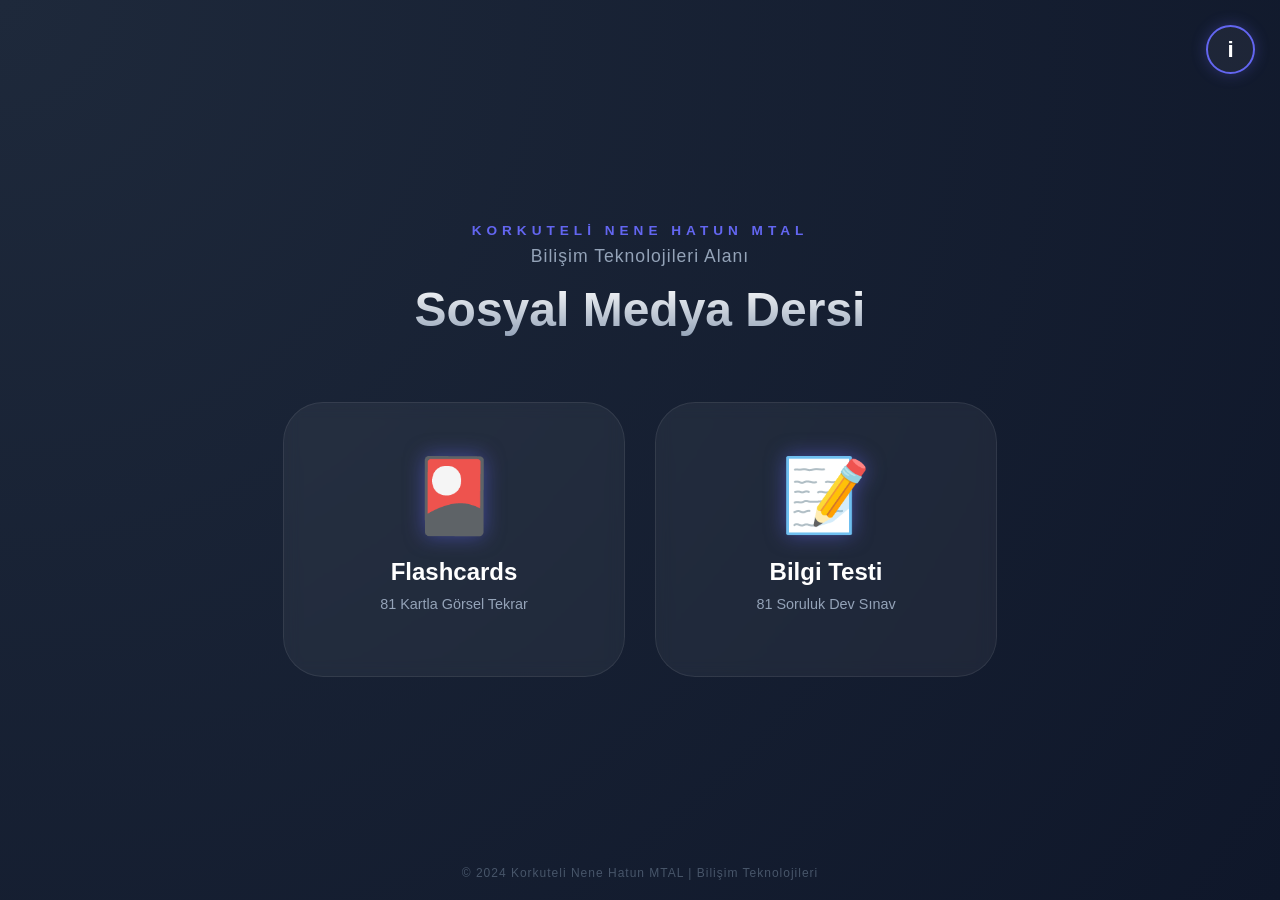
==== index.html @ 3174497f "Add files via upload" ====
<!DOCTYPE html>
<html lang="tr">
<head>
    <meta charset="UTF-8">
    <meta name="viewport" content="width=device-width, initial-scale=1.0">
    
    <title>Fatih PATIR | Sosyal Medya Dersi Portalı - Nene Hatun MTAL</title>
    <meta name="description" content="Korkuteli Nene Hatun MTAL Bilişim Teknolojileri Öğretmeni Fatih PATIR tarafından hazırlanan, 81 kartlık Sosyal Medya Dersi çalışma portalı ve interaktif test sistemi.">
    <meta name="keywords" content="Fatih Patir, Sosyal Medya Dersi, Nene Hatun MTAL, Bilişim Teknolojileri, Sosyal Medya Çalışma Soruları, Flashcards, Eğitim Portalı">
    <meta name="author" content="Fatih PATIR">
    <link rel="canonical" href="https://fatihpatir.github.io/web/" />

    <meta property="og:title" content="Fatih PATIR - Sosyal Medya Dersi Portalı">
    <meta property="og:description" content="81 kart ve dev test ile Sosyal Medya dersine etkileşimli hazırlık!">
    <meta property="og:type" content="website">
    <meta property="og:url" content="https://fatihpatir.github.io/web/">
    
    <style>
        :root {
            --bg: #0f172a;
            --primary: #6366f1;
            --secondary: #a855f7;
            --card-bg: rgba(255, 255, 255, 0.05);
            --modal-bg: #1e293b;
        }

        body {
            font-family: 'Inter', sans-serif;
            background: radial-gradient(circle at top left, #1e293b, #0f172a);
            color: white;
            margin: 0;
            display: flex;
            flex-direction: column;
            align-items: center;
            justify-content: center;
            min-height: 100vh;
            overflow: hidden;
        }

        /* Bilgi Butonu */
        .info-btn {
            position: fixed; top: 25px; right: 25px; width: 45px; height: 45px;
            background: var(--card-bg); border: 2px solid var(--primary);
            border-radius: 50%; display: flex; align-items: center; justify-content: center;
            cursor: pointer; font-weight: bold; font-size: 1.4rem; transition: 0.3s; z-index: 100;
            box-shadow: 0 0 15px rgba(99, 102, 241, 0.3);
        }
        .info-btn:hover { background: var(--primary); transform: rotate(15deg) scale(1.1); }

        /* Modal Tasarımı */
        .modal-overlay {
            position: fixed; top: 0; left: 0; width: 100%; height: 100%;
            background: rgba(0,0,0,0.85); backdrop-filter: blur(12px);
            display: none; align-items: center; justify-content: center; z-index: 1000;
        }

        .modal-content {
            background: var(--modal-bg); padding: 40px; border-radius: 35px;
            max-width: 600px; width: 92%; border: 1px solid rgba(255,255,255,0.1);
            position: relative; box-shadow: 0 30px 60px rgba(0,0,0,0.7);
            max-height: 85vh; overflow-y: auto;
        }

        .modal-close { position: absolute; top: 20px; right: 25px; cursor: pointer; font-size: 2.2rem; color: #94a3b8; }

        .install-box {
            background: rgba(255,255,255,0.03); border-radius: 20px;
            padding: 18px; margin-bottom: 18px; border-left: 5px solid var(--primary);
        }

        .install-box h4 { margin: 0 0 10px 0; display: flex; align-items: center; gap: 10px; color: var(--secondary); font-size: 1.1rem; }

        /* Başlık Alanı */
        header { text-align: center; margin-bottom: 50px; padding: 0 20px; }
        .school-name { font-size: 0.85rem; letter-spacing: 5px; color: var(--primary); text-transform: uppercase; font-weight: 600; margin-bottom: 8px; }
        .department-name { font-size: 1.1rem; color: #94a3b8; font-weight: 400; letter-spacing: 1px; }
        .course-name { font-size: 3rem; margin: 15px 0; font-weight: 900; background: linear-gradient(to bottom, #fff, #94a3b8); -webkit-background-clip: text; -webkit-text-fill-color: transparent; }

        /* Menü */
        .menu-container { display: flex; gap: 30px; flex-wrap: wrap; justify-content: center; width: 100%; }
        .menu-item {
            background: var(--card-bg); border: 1px solid rgba(255, 255, 255, 0.08);
            border-radius: 40px; padding: 50px 30px; width: 280px; text-align: center;
            text-decoration: none; color: white; transition: 0.4s cubic-bezier(0.175, 0.885, 0.32, 1.275); backdrop-filter: blur(8px);
        }
        .menu-item:hover { transform: translateY(-20px); border-color: var(--primary); background: rgba(255,255,255,0.1); box-shadow: 0 20px 40px rgba(0,0,0,0.4); }
        .icon { font-size: 4.5rem; margin-bottom: 20px; display: block; filter: drop-shadow(0 0 10px rgba(99, 102, 241, 0.5)); }

        /* İmza Alanı */
        .designer-credit {
            margin-top: 30px; padding-top: 25px; border-top: 1px solid rgba(255,255,255,0.1);
            text-align: center;
        }
        .designer-title { font-size: 0.8rem; color: #94a3b8; text-transform: uppercase; letter-spacing: 2px; }
        .designer-link {
            color: #fff; text-decoration: none; font-weight: 800; font-size: 1.4rem;
            display: inline-block; margin-top: 8px; transition: 0.3s;
        }
        .designer-link:hover { color: var(--primary); transform: scale(1.05); }
        .designer-sub { font-size: 0.9rem; color: var(--secondary); margin-top: 5px; font-weight: 500; }

        footer { position: fixed; bottom: 20px; font-size: 0.75rem; color: #475569; letter-spacing: 1px; }

        ol { padding-left: 20px; margin: 0; font-size: 0.9rem; color: #cbd5e1; line-height: 1.6; }
        li { margin-bottom: 6px; }

        @media (max-width: 600px) {
            .course-name { font-size: 2rem; }
            .menu-item { width: 85%; padding: 35px 20px; }
        }
    </style>
</head>
<body>

    <div class="info-btn" onclick="toggleModal(true)">i</div>

    <div class="modal-overlay" id="modal">
        <div class="modal-content">
            <span class="modal-close" onclick="toggleModal(false)">&times;</span>
            <h2 style="margin-top:0; color: #fff; font-size: 1.8rem;">Sistem Rehberi</h2>
            <p style="color: #94a3b8; font-size: 0.95rem; margin-bottom: 30px;">
                Bu uygulama, öğrencilerin Sosyal Medya dersi konularını daha hızlı ve kalıcı öğrenmesi için tasarlanmıştır.
            </p>
            
            <div class="install-box">
                <h4>📱 iPhone (Safari)</h4>
                <ol>
                    <li>Paylaş simgesine dokunun.</li>
                    <li><b>"Ana Ekrana Ekle"</b> seçeneğini seçin.</li>
                </ol>
            </div>

            <div class="install-box">
                <h4>🤖 Android (Chrome)</h4>
                <ol>
                    <li>Sağ üstteki <b>üç noktaya (⋮)</b> basın.</li>
                    <li><b>"Uygulamayı Yükle"</b> butonuna dokunun.</li>
                </ol>
            </div>

            <div class="designer-credit">
                <div class="designer-title">Tasarım & Yazılım</div>
                <a href="https://fatihpatir.github.io/web" target="_blank" class="designer-link">Fatih PATIR</a>
                <div class="designer-sub">Bilişim Teknolojileri Öğretmeni</div>
            </div>
        </div>
    </div>

    <header>
        <div class="school-name">Korkuteli Nene Hatun MTAL</div>
        <div class="department-name">Bilişim Teknolojileri Alanı</div>
        <h1 class="course-name">Sosyal Medya Dersi</h1>
    </header>

    <div class="menu-container">
        <a href="flashcard.html" class="menu-item">
            <span class="icon">🎴</span>
            <h3 style="font-size: 1.5rem; margin: 0;">Flashcards</h3>
            <p style="color: #94a3b8; font-size: 0.9rem; margin-top: 10px;">81 Kartla Görsel Tekrar</p>
        </a>

        <a href="test.html" class="menu-item">
            <span class="icon">📝</span>
            <h3 style="font-size: 1.5rem; margin: 0;">Bilgi Testi</h3>
            <p style="color: #94a3b8; font-size: 0.9rem; margin-top: 10px;">81 Soruluk Dev Sınav</p>
        </a>
    </div>

    <footer>&copy; 2024 Korkuteli Nene Hatun MTAL | Bilişim Teknolojileri</footer>

    <script>
        function toggleModal(show) {
            document.getElementById('modal').style.display = show ? 'flex' : 'none';
        }
        window.onclick = function(e) {
            if (e.target == document.getElementById('modal')) toggleModal(false);
        }
    </script>
</body>
</html>
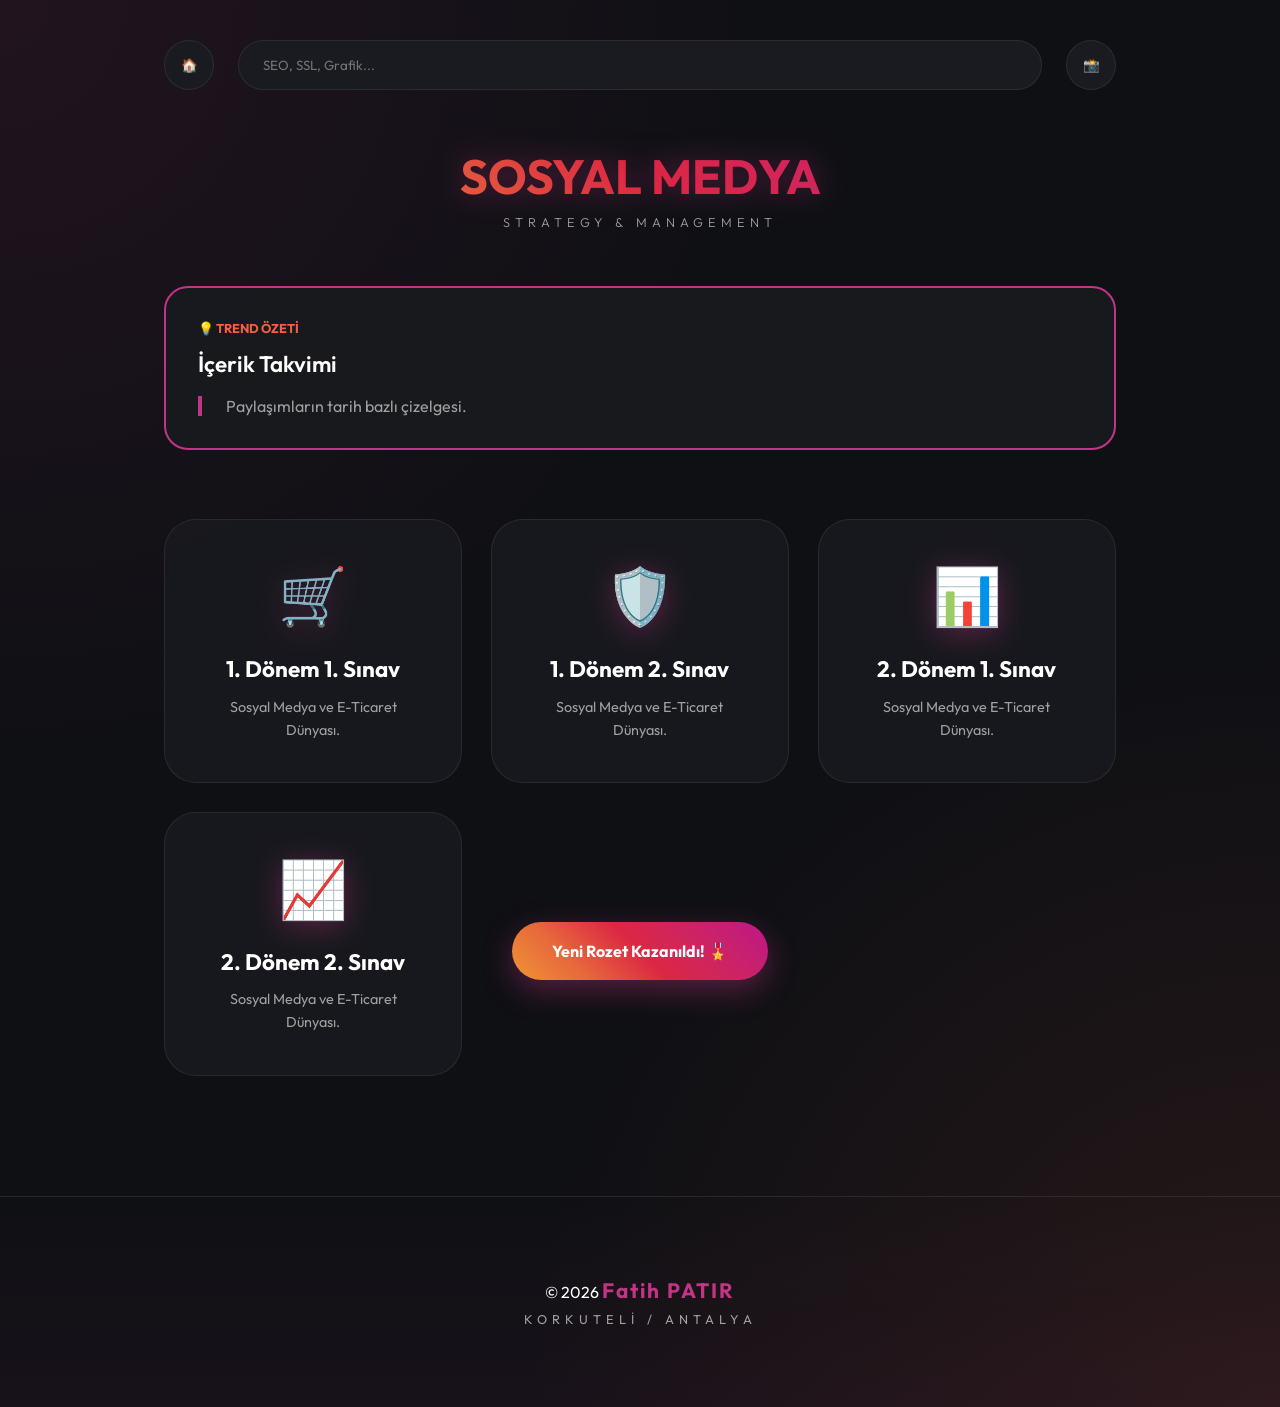
==== commit 1e866140: "Add files via upload" ====
--- a/index.html
+++ b/index.html
@@ -1,180 +1,124 @@
-<!DOCTYPE html>
-<html lang="tr">
-<head>
-    <meta charset="UTF-8">
-    <meta name="viewport" content="width=device-width, initial-scale=1.0">
-    
-    <title>Fatih PATIR | Sosyal Medya Dersi Portalı - Nene Hatun MTAL</title>
-    <meta name="description" content="Korkuteli Nene Hatun MTAL Bilişim Teknolojileri Öğretmeni Fatih PATIR tarafından hazırlanan, 81 kartlık Sosyal Medya Dersi çalışma portalı ve interaktif test sistemi.">
-    <meta name="keywords" content="Fatih Patir, Sosyal Medya Dersi, Nene Hatun MTAL, Bilişim Teknolojileri, Sosyal Medya Çalışma Soruları, Flashcards, Eğitim Portalı">
-    <meta name="author" content="Fatih PATIR">
-    <link rel="canonical" href="https://fatihpatir.github.io/web/" />
-
-    <meta property="og:title" content="Fatih PATIR - Sosyal Medya Dersi Portalı">
-    <meta property="og:description" content="81 kart ve dev test ile Sosyal Medya dersine etkileşimli hazırlık!">
-    <meta property="og:type" content="website">
-    <meta property="og:url" content="https://fatihpatir.github.io/web/">
-    
-    <style>
-        :root {
-            --bg: #0f172a;
-            --primary: #6366f1;
-            --secondary: #a855f7;
-            --card-bg: rgba(255, 255, 255, 0.05);
-            --modal-bg: #1e293b;
-        }
-
-        body {
-            font-family: 'Inter', sans-serif;
-            background: radial-gradient(circle at top left, #1e293b, #0f172a);
-            color: white;
-            margin: 0;
-            display: flex;
-            flex-direction: column;
-            align-items: center;
-            justify-content: center;
-            min-height: 100vh;
-            overflow: hidden;
-        }
-
-        /* Bilgi Butonu */
-        .info-btn {
-            position: fixed; top: 25px; right: 25px; width: 45px; height: 45px;
-            background: var(--card-bg); border: 2px solid var(--primary);
-            border-radius: 50%; display: flex; align-items: center; justify-content: center;
-            cursor: pointer; font-weight: bold; font-size: 1.4rem; transition: 0.3s; z-index: 100;
-            box-shadow: 0 0 15px rgba(99, 102, 241, 0.3);
-        }
-        .info-btn:hover { background: var(--primary); transform: rotate(15deg) scale(1.1); }
-
-        /* Modal Tasarımı */
-        .modal-overlay {
-            position: fixed; top: 0; left: 0; width: 100%; height: 100%;
-            background: rgba(0,0,0,0.85); backdrop-filter: blur(12px);
-            display: none; align-items: center; justify-content: center; z-index: 1000;
-        }
-
-        .modal-content {
-            background: var(--modal-bg); padding: 40px; border-radius: 35px;
-            max-width: 600px; width: 92%; border: 1px solid rgba(255,255,255,0.1);
-            position: relative; box-shadow: 0 30px 60px rgba(0,0,0,0.7);
-            max-height: 85vh; overflow-y: auto;
-        }
-
-        .modal-close { position: absolute; top: 20px; right: 25px; cursor: pointer; font-size: 2.2rem; color: #94a3b8; }
-
-        .install-box {
-            background: rgba(255,255,255,0.03); border-radius: 20px;
-            padding: 18px; margin-bottom: 18px; border-left: 5px solid var(--primary);
-        }
-
-        .install-box h4 { margin: 0 0 10px 0; display: flex; align-items: center; gap: 10px; color: var(--secondary); font-size: 1.1rem; }
-
-        /* Başlık Alanı */
-        header { text-align: center; margin-bottom: 50px; padding: 0 20px; }
-        .school-name { font-size: 0.85rem; letter-spacing: 5px; color: var(--primary); text-transform: uppercase; font-weight: 600; margin-bottom: 8px; }
-        .department-name { font-size: 1.1rem; color: #94a3b8; font-weight: 400; letter-spacing: 1px; }
-        .course-name { font-size: 3rem; margin: 15px 0; font-weight: 900; background: linear-gradient(to bottom, #fff, #94a3b8); -webkit-background-clip: text; -webkit-text-fill-color: transparent; }
-
-        /* Menü */
-        .menu-container { display: flex; gap: 30px; flex-wrap: wrap; justify-content: center; width: 100%; }
-        .menu-item {
-            background: var(--card-bg); border: 1px solid rgba(255, 255, 255, 0.08);
-            border-radius: 40px; padding: 50px 30px; width: 280px; text-align: center;
-            text-decoration: none; color: white; transition: 0.4s cubic-bezier(0.175, 0.885, 0.32, 1.275); backdrop-filter: blur(8px);
-        }
-        .menu-item:hover { transform: translateY(-20px); border-color: var(--primary); background: rgba(255,255,255,0.1); box-shadow: 0 20px 40px rgba(0,0,0,0.4); }
-        .icon { font-size: 4.5rem; margin-bottom: 20px; display: block; filter: drop-shadow(0 0 10px rgba(99, 102, 241, 0.5)); }
-
-        /* İmza Alanı */
-        .designer-credit {
-            margin-top: 30px; padding-top: 25px; border-top: 1px solid rgba(255,255,255,0.1);
-            text-align: center;
-        }
-        .designer-title { font-size: 0.8rem; color: #94a3b8; text-transform: uppercase; letter-spacing: 2px; }
-        .designer-link {
-            color: #fff; text-decoration: none; font-weight: 800; font-size: 1.4rem;
-            display: inline-block; margin-top: 8px; transition: 0.3s;
-        }
-        .designer-link:hover { color: var(--primary); transform: scale(1.05); }
-        .designer-sub { font-size: 0.9rem; color: var(--secondary); margin-top: 5px; font-weight: 500; }
-
-        footer { position: fixed; bottom: 20px; font-size: 0.75rem; color: #475569; letter-spacing: 1px; }
-
-        ol { padding-left: 20px; margin: 0; font-size: 0.9rem; color: #cbd5e1; line-height: 1.6; }
-        li { margin-bottom: 6px; }
-
-        @media (max-width: 600px) {
-            .course-name { font-size: 2rem; }
-            .menu-item { width: 85%; padding: 35px 20px; }
-        }
-    </style>
-</head>
-<body>
-
-    <div class="info-btn" onclick="toggleModal(true)">i</div>
-
-    <div class="modal-overlay" id="modal">
-        <div class="modal-content">
-            <span class="modal-close" onclick="toggleModal(false)">&times;</span>
-            <h2 style="margin-top:0; color: #fff; font-size: 1.8rem;">Sistem Rehberi</h2>
-            <p style="color: #94a3b8; font-size: 0.95rem; margin-bottom: 30px;">
-                Bu uygulama, öğrencilerin Sosyal Medya dersi konularını daha hızlı ve kalıcı öğrenmesi için tasarlanmıştır.
-            </p>
-            
-            <div class="install-box">
-                <h4>📱 iPhone (Safari)</h4>
-                <ol>
-                    <li>Paylaş simgesine dokunun.</li>
-                    <li><b>"Ana Ekrana Ekle"</b> seçeneğini seçin.</li>
-                </ol>
-            </div>
-
-            <div class="install-box">
-                <h4>🤖 Android (Chrome)</h4>
-                <ol>
-                    <li>Sağ üstteki <b>üç noktaya (⋮)</b> basın.</li>
-                    <li><b>"Uygulamayı Yükle"</b> butonuna dokunun.</li>
-                </ol>
-            </div>
-
-            <div class="designer-credit">
-                <div class="designer-title">Tasarım & Yazılım</div>
-                <a href="https://fatihpatir.github.io/web" target="_blank" class="designer-link">Fatih PATIR</a>
-                <div class="designer-sub">Bilişim Teknolojileri Öğretmeni</div>
-            </div>
-        </div>
-    </div>
-
-    <header>
-        <div class="school-name">Korkuteli Nene Hatun MTAL</div>
-        <div class="department-name">Bilişim Teknolojileri Alanı</div>
-        <h1 class="course-name">Sosyal Medya Dersi</h1>
-    </header>
-
-    <div class="menu-container">
-        <a href="flashcard.html" class="menu-item">
-            <span class="icon">🎴</span>
-            <h3 style="font-size: 1.5rem; margin: 0;">Flashcards</h3>
-            <p style="color: #94a3b8; font-size: 0.9rem; margin-top: 10px;">81 Kartla Görsel Tekrar</p>
-        </a>
-
-        <a href="test.html" class="menu-item">
-            <span class="icon">📝</span>
-            <h3 style="font-size: 1.5rem; margin: 0;">Bilgi Testi</h3>
-            <p style="color: #94a3b8; font-size: 0.9rem; margin-top: 10px;">81 Soruluk Dev Sınav</p>
-        </a>
-    </div>
-
-    <footer>&copy; 2024 Korkuteli Nene Hatun MTAL | Bilişim Teknolojileri</footer>
-
-    <script>
-        function toggleModal(show) {
-            document.getElementById('modal').style.display = show ? 'flex' : 'none';
-        }
-        window.onclick = function(e) {
-            if (e.target == document.getElementById('modal')) toggleModal(false);
-        }
-    </script>
-</body>
-</html>+<!DOCTYPE html>
+<html lang="tr">
+<head>
+    <meta charset="UTF-8">
+    <meta name="viewport" content="width=device-width, initial-scale=1.0, maximum-scale=1.0, user-scalable=no, viewport-fit=cover">
+    <title>Sosyal Medya Akademisi</title>
+    <link rel="stylesheet" href="style.css">
+    <link rel="manifest" href="manifest.json">
+    <meta name="theme-color" content="#c13584">
+</head>
+<body>
+    <canvas id="confetti-canvas"></canvas>
+    <div id="achievement-toast">Yeni Rozet Kazanıldı! 🎖️</div>
+
+    <div class="container">
+        <div class="top-bar">
+            <button class="icon-btn" onclick="app.showHome()">🏠</button>
+            <div class="search-bar">
+                <input type="text" class="search-input" placeholder="SEO, SSL, Grafik..." oninput="app.search(this.value)">
+            </div>
+            <button class="icon-btn" onclick="app.toggleTheme()">📸</button>
+        </div>
+
+        <!-- Home View -->
+        <div id="view-home" class="view active">
+            <header>
+                <h1>Sosyal Medya</h1>
+                <p>STRATEGY & MANAGEMENT</p>
+            </header>
+            
+            <div id="exam-grid" class="grid">
+                <!-- Cards will be injected -->
+            </div>
+        </div>
+
+        <!-- Selection View -->
+        <div id="view-selection" class="view">
+            <header>
+                <h2 id="selected-title">Bölüm Detayları</h2>
+                <div class="badge-container" id="badges"></div>
+            </header>
+            
+            <div class="grid">
+                <div class="card glow-card" onclick="app.startSummary()" style="grid-column: 1 / -1; border-color: var(--primary); background: linear-gradient(135deg, rgba(193, 53, 132, 0.1), transparent);">
+                    <span class="card-icon">📖</span>
+                    <h3 class="card-title">Hızlı Konu Özeti</h3>
+                    <p class="card-desc">Sınav öncesi en kritik noktaları saniyeler içinde oku.</p>
+                </div>
+                <div class="card glow-card" onclick="app.startStudy()">
+                    <span class="card-icon">📚</span>
+                    <h3 class="card-title">Ders Notları</h3>
+                    <p class="card-desc">Tüm soruları ve detaylı cevapları incele.</p>
+                </div>
+                <div class="card glow-card" onclick="app.startFlashcards()">
+                    <span class="card-icon">🎴</span>
+                    <h3 class="card-title">Terminoloji Kartları</h3>
+                    <p class="card-desc">Kavramları hızlı sileceklerle ezberle.</p>
+                </div>
+                <div class="card glow-card" onclick="app.startGame('tf')">
+                    <span class="card-icon">⚡</span>
+                    <h3 class="card-title">Reaksiyon Testi</h3>
+                    <p class="card-desc">Doğru/Yanlış oyunuyla hızını ölç.</p>
+                </div>
+                <div class="card glow-card" onclick="app.startGame('word')">
+                    <span class="card-icon">🧩</span>
+                    <h3 class="card-title">Kelime Avcısı</h3>
+                    <p class="card-desc">Sosyal medya terimlerini tahmin et.</p>
+                </div>
+                <div class="card glow-card" onclick="app.startGame('test')">
+                    <span class="card-icon">📝</span>
+                    <h3 class="card-title">Sınav Simülasyonu</h3>
+                    <p class="card-desc">10 soruluk gerçekçi bir test deneyimi.</p>
+                </div>
+                <div class="card glow-card" onclick="app.startGame('time')">
+                    <span class="card-icon">⏳</span>
+                    <h3 class="card-title">Saniyelerle Yarış</h3>
+                    <p class="card-desc">Süre bitmeden en yüksek skora ulaş.</p>
+                </div>
+            </div>
+            
+            <div style="margin-top: 3rem; text-align: center;">
+                <button class="btn btn-secondary" onclick="app.printNotes()">🖨️ SINAV ÇALIŞMA KAĞIDI AL</button>
+            </div>
+        </div>
+
+        <!-- Content View -->
+        <div id="view-content" class="view">
+            <div class="nav-header">
+                <button class="btn" onclick="app.showSelection(app.activeExam)">⬅ Geri Dön</button>
+                <div id="game-status"></div>
+            </div>
+            <div id="content-container"></div>
+        </div>
+    </div>
+
+    <!-- Modals -->
+    <div id="modal-result" class="modal">
+        <div class="modal-content">
+            <span class="modal-close" onclick="app.closeModal()">&times;</span>
+            <div id="result-body"></div>
+        </div>
+    </div>
+
+    <div id="print-area"></div>
+
+    <!-- Footer -->
+    <footer>
+        <div class="footer-content">
+            <p>&copy; 2026 <a href="https://fatihpatir.github.io/web" target="_blank" class="footer-name">Fatih PATIR</a></p>
+            <p class="footer-location">Korkuteli / Antalya</p>
+        </div>
+    </footer>
+
+    <script src="data.js"></script>
+    <script src="app.js"></script>
+    <script>
+        if ('serviceWorker' in navigator) {
+            window.addEventListener('load', () => {
+                navigator.serviceWorker.register('./sw.js');
+            });
+        }
+    </script>
+</body>
+</html>
--- a/style.css
+++ b/style.css
@@ -0,0 +1,173 @@
+@import url('https://fonts.googleapis.com/css2?family=Outfit:wght@300;400;700&display=swap');
+
+:root {
+  --primary: #c13584; /* Instagram Pink/Purple */
+  --primary-glow: rgba(193, 53, 132, 0.4);
+  --accent: #f56040; /* Instagram Orange */
+  --accent-glow: rgba(245, 96, 64, 0.4);
+  --bg-deep: #0f1014;
+  --bg-card: rgba(25, 26, 31, 0.9);
+  --glass-border: rgba(255, 255, 255, 0.08);
+  --text-main: #ffffff;
+  --text-dim: #a0a0a0;
+  --grad: linear-gradient(45deg, #f09433 0%, #e6683c 25%, #dc2743 50%, #cc2366 75%, #bc1888 100%);
+}
+
+* {
+  margin: 0; padding: 0; box-sizing: border-box;
+  font-family: 'Outfit', sans-serif;
+  -webkit-tap-highlight-color: transparent;
+}
+
+body {
+  background: var(--bg-deep);
+  color: var(--text-main);
+  min-height: 100vh;
+  display: flex;
+  flex-direction: column;
+  background-image: 
+    radial-gradient(circle at top left, rgba(193, 53, 132, 0.1) 0%, transparent 40%),
+    radial-gradient(circle at bottom right, rgba(245, 96, 64, 0.1) 0%, transparent 40%);
+  background-attachment: scroll;
+  overflow-x: hidden;
+}
+
+.container {
+  flex: 1; max-width: 1000px; margin: 0 auto;
+  padding: 1.5rem; width: 100%; position: relative;
+}
+
+/* Header */
+header { text-align: center; margin-bottom: 3.5rem; }
+header h1 {
+  font-size: 3rem; text-transform: uppercase;
+  background: var(--grad);
+  -webkit-background-clip: text; background-clip: text;
+  -webkit-text-fill-color: transparent;
+  filter: drop-shadow(0 0 15px var(--primary-glow));
+  animation: float 5s ease-in-out infinite;
+}
+
+@keyframes float {
+  0%, 100% { transform: translateY(0); }
+  50% { transform: translateY(-10px); }
+}
+
+header p { color: var(--text-dim); letter-spacing: 5px; font-size: 0.8rem; margin-top: 0.5rem; font-weight: 300; }
+
+/* Grid & Cards */
+.grid { display: grid; grid-template-columns: repeat(auto-fit, minmax(290px, 1fr)); gap: 1.8rem; }
+.card {
+  background: var(--bg-card); border: 1px solid var(--glass-border);
+  padding: 2.5rem; transition: all 0.4s cubic-bezier(0.175, 0.885, 0.32, 1.275);
+  cursor: pointer; position: relative; overflow: hidden;
+  border-radius: 2rem; display: flex; flex-direction: column; align-items: center; text-align: center;
+}
+
+.card::after {
+  content: ""; position: absolute; inset: 0;
+  background: var(--grad); opacity: 0; transition: 0.4s; z-index: -1;
+}
+
+.card:hover {
+  transform: translateY(-8px) scale(1.02);
+  border-color: #fff;
+}
+
+.card:hover .card-icon { transform: scale(1.1) rotate(5deg); }
+
+.card-icon { 
+  font-size: 3.5rem; margin-bottom: 1.5rem; transition: 0.4s;
+  filter: drop-shadow(0 5px 15px var(--primary-glow));
+}
+.card-title { font-size: 1.4rem; margin-bottom: 0.8rem; color: #fff; font-weight: 700; }
+.card-desc { font-size: 0.9rem; color: var(--text-dim); line-height: 1.6; }
+
+/* Top Bar */
+.top-bar { display: flex; justify-content: space-between; align-items: center; padding: 1rem 0; margin-bottom: 2.5rem; }
+.search-bar { flex: 1; margin: 0 1.5rem; position: relative; }
+.search-input {
+  width: 100%; background: #1a1b21; border: 1px solid var(--glass-border);
+  padding: 1rem 1.5rem; border-radius: 3rem; color: #fff; outline: none; transition: 0.3s;
+}
+.search-input:focus { border-color: var(--primary); box-shadow: 0 0 20px var(--primary-glow); }
+
+.icon-btn {
+  background: #1a1b21; border: 1px solid var(--glass-border);
+  color: #fff; width: 50px; height: 50px; border-radius: 50%;
+  display: flex; align-items: center; justify-content: center; cursor: pointer; transition: 0.3s;
+}
+.icon-btn:hover { background: var(--grad); border-color: #fff; }
+
+/* Views & Utility */
+.view { display: none; width: 100%; }
+.view.active { display: block; animation: fadeIn 0.4s ease-out; }
+@keyframes fadeIn { from { opacity: 0; transform: translateY(15px); } to { opacity: 1; transform: translateY(0); } }
+
+.nav-header { display: flex; justify-content: space-between; align-items: center; margin-bottom: 3rem; }
+
+/* Buttons */
+.btn {
+  background: var(--grad); color: #fff; border: none;
+  padding: 1rem 2rem; border-radius: 2rem; font-weight: 700;
+  cursor: pointer; transition: 0.3s; text-transform: uppercase;
+  box-shadow: 0 8px 15px rgba(193, 53, 132, 0.3);
+}
+.btn:hover { transform: translateY(-3px); box-shadow: 0 12px 25px rgba(193, 53, 132, 0.4); }
+.btn-secondary { background: #1a1b21; border: 1px solid var(--glass-border); box-shadow: none; }
+
+/* Q-Card Style */
+.q-card {
+  background: var(--bg-card); padding: 2rem; margin-bottom: 1.5rem;
+  border-radius: 1.5rem; border: 1px solid var(--glass-border);
+  transition: 0.3s;
+}
+.q-card:hover { border-color: var(--primary); }
+.q-num { color: var(--accent); font-weight: 700; font-size: 0.8rem; margin-bottom: 0.8rem; text-transform: uppercase; }
+.q-text { font-size: 1.25rem; font-weight: 600; margin-bottom: 1rem; line-height: 1.4; }
+.a-text { color: var(--text-dim); border-left: 4px solid var(--primary); padding-left: 1.5rem; font-size: 1rem; }
+
+/* Flashcards */
+.fc-grid { display: grid; grid-template-columns: repeat(auto-fit, minmax(260px, 1fr)); gap: 1.5rem; }
+.fc-card { height: 230px; perspective: 1000px; cursor: pointer; }
+.fc-inner { position: relative; width: 100%; height: 100%; transition: transform 0.6s; transform-style: preserve-3d; }
+.fc-card.flipped .fc-inner { transform: rotateY(180deg); }
+.fc-front, .fc-back {
+  position: absolute; width: 100%; height: 100%; backface-visibility: hidden;
+  display: flex; align-items: center; justify-content: center; padding: 2rem;
+  border-radius: 2rem; text-align: center; border: 1px solid var(--glass-border);
+}
+.fc-front { background: var(--bg-card); font-weight: 700; font-size: 1.2rem; }
+.fc-back { background: var(--grad); color: #fff; transform: rotateY(180deg); font-weight: 600; }
+
+/* Footer */
+footer {
+  padding: 5rem 1.5rem; text-align: center; border-top: 1px solid var(--glass-border);
+  margin-top: 6rem; background: linear-gradient(to top, rgba(193, 53, 132, 0.05), transparent);
+}
+.footer-name {
+  color: var(--primary); text-decoration: none; font-size: 1.3rem; font-weight: 700;
+  letter-spacing: 2px; transition: 0.3s; display: inline-block;
+}
+.footer-name:hover { transform: translateY(-5px) scale(1.1); text-shadow: 0 0 20px var(--primary-glow); }
+.footer-location { font-size: 0.8rem; color: var(--text-dim); text-transform: uppercase; letter-spacing: 5px; margin-top: 0.5rem; }
+
+/* Modals */
+.modal { position: fixed; inset: 0; background: rgba(0,0,0,0.9); display: none; align-items: center; justify-content: center; z-index: 1000; backdrop-filter: blur(8px); }
+.modal.active { display: flex; }
+.modal-content { background: var(--bg-deep); border: 2px solid var(--primary); padding: 3.5rem; border-radius: 2.5rem; max-width: 500px; text-align: center; box-shadow: 0 0 60px var(--primary-glow); }
+
+#confetti-canvas { position: fixed; inset: 0; pointer-events: none; z-index: 5000; }
+#achievement-toast {
+  position: fixed; bottom: 40px; left: 50%; transform: translateX(-50%) translateY(120px);
+  background: var(--grad); color: #fff; padding: 1.2rem 2.5rem; border-radius: 4rem;
+  transition: transform 0.6s cubic-bezier(0.175, 0.885, 0.32, 1.275); z-index: 2000;
+  font-weight: 700; box-shadow: 0 10px 30px var(--primary-glow);
+}
+#achievement-toast.show { transform: translateX(-50%) translateY(0); }
+
+@media print {
+  body * { visibility: hidden; }
+  #print-area, #print-area * { visibility: visible; }
+  #print-area { position: absolute; left:0; top:0; width:100%; color:#000; background:#fff; padding:2cm; }
+}
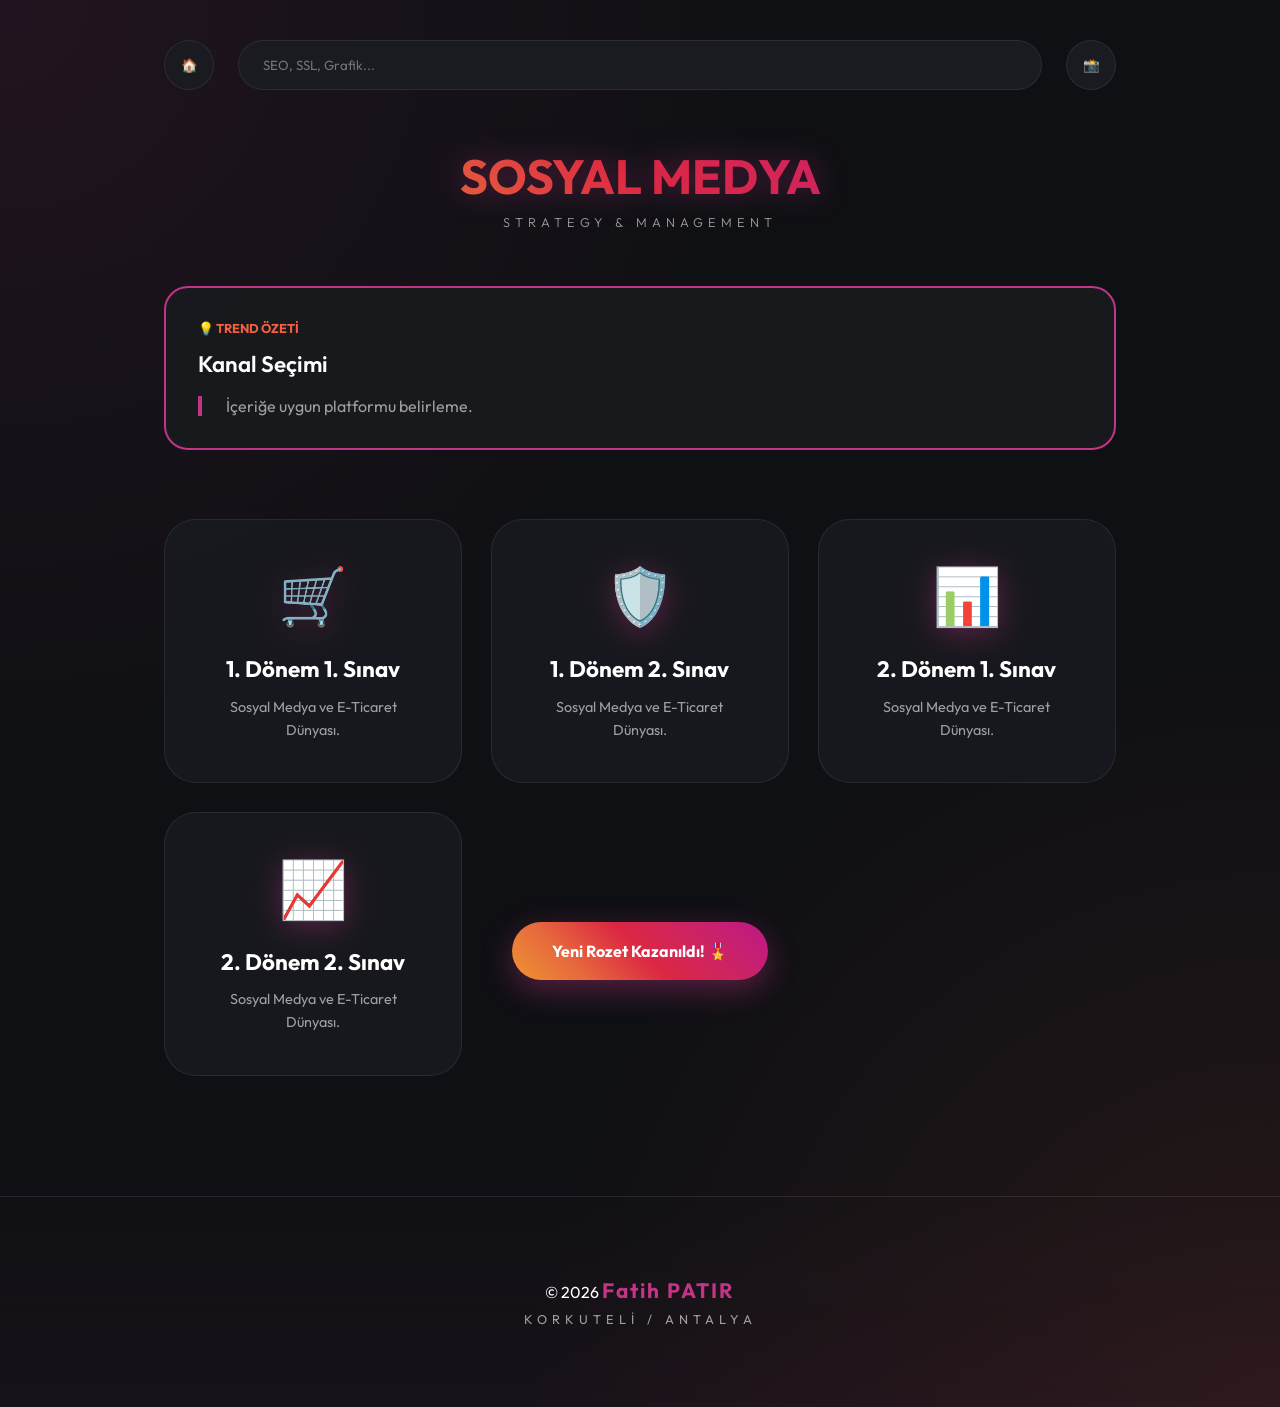
==== commit 10ab18a6: "Add files via upload" ====
--- a/index.html
+++ b/index.html
@@ -45,6 +45,11 @@
                     <span class="card-icon">📖</span>
                     <h3 class="card-title">Hızlı Konu Özeti</h3>
                     <p class="card-desc">Sınav öncesi en kritik noktaları saniyeler içinde oku.</p>
+                </div>
+                <div class="card glow-card" onclick="app.startOpenEnded()" style="grid-column: 1 / -1; border-color: var(--accent); background: linear-gradient(135deg, rgba(0, 229, 255, 0.1), transparent);">
+                    <span class="card-icon">🧠</span>
+                    <h3 class="card-title">Açık Uçlu Sınav Hazırlık</h3>
+                    <p class="card-desc">Klasik açık uçlu sorularla sınava tam hazır ol.</p>
                 </div>
                 <div class="card glow-card" onclick="app.startStudy()">
                     <span class="card-icon">📚</span>
--- a/style.css
+++ b/style.css
@@ -166,8 +166,10 @@
 }
 #achievement-toast.show { transform: translateX(-50%) translateY(0); }
 
+#print-area { display: none; }
+
 @media print {
   body * { visibility: hidden; }
   #print-area, #print-area * { visibility: visible; }
-  #print-area { position: absolute; left:0; top:0; width:100%; color:#000; background:#fff; padding:2cm; }
+  #print-area { display: block; position: absolute; left:0; top:0; width:100%; color:#000; background:#fff; padding:2cm; }
 }
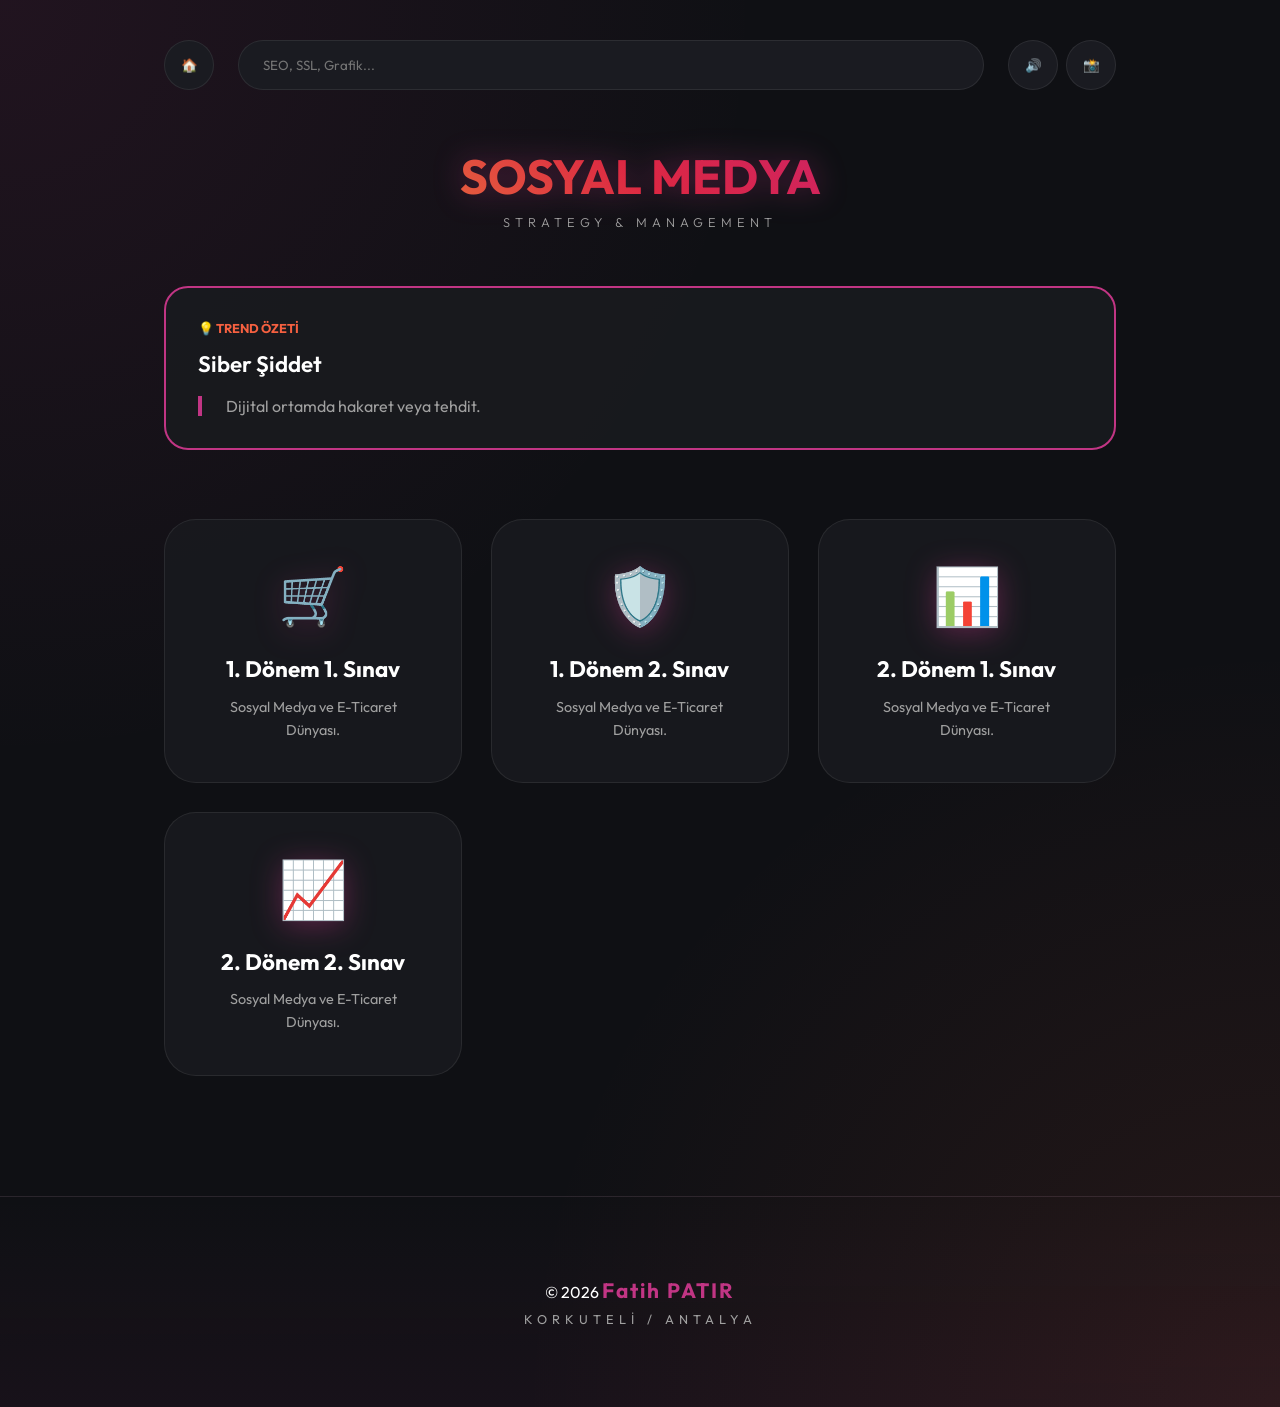
==== commit 92e70498: "Add files via upload" ====
--- a/index.html
+++ b/index.html
@@ -18,6 +18,7 @@
             <div class="search-bar">
                 <input type="text" class="search-input" placeholder="SEO, SSL, Grafik..." oninput="app.search(this.value)">
             </div>
+            <button class="icon-btn" id="btn-sound" onclick="app.toggleSound()" style="margin-right: 0.5rem;" title="Sesi Aç/Kapat">🔊</button>
             <button class="icon-btn" onclick="app.toggleTheme()">📸</button>
         </div>
 
--- a/style.css
+++ b/style.css
@@ -159,12 +159,13 @@
 
 #confetti-canvas { position: fixed; inset: 0; pointer-events: none; z-index: 5000; }
 #achievement-toast {
-  position: fixed; bottom: 40px; left: 50%; transform: translateX(-50%) translateY(120px);
+  position: fixed; bottom: 40px; left: 50%; transform: translateX(-50%) translateY(250px);
   background: var(--grad); color: #fff; padding: 1.2rem 2.5rem; border-radius: 4rem;
-  transition: transform 0.6s cubic-bezier(0.175, 0.885, 0.32, 1.275); z-index: 2000;
+  transition: transform 0.6s cubic-bezier(0.175, 0.885, 0.32, 1.275), opacity 0.6s; z-index: 2000;
   font-weight: 700; box-shadow: 0 10px 30px var(--primary-glow);
+  opacity: 0; pointer-events: none;
 }
-#achievement-toast.show { transform: translateX(-50%) translateY(0); }
+#achievement-toast.show { transform: translateX(-50%) translateY(0); opacity: 1; pointer-events: auto; }
 
 #print-area { display: none; }
 
